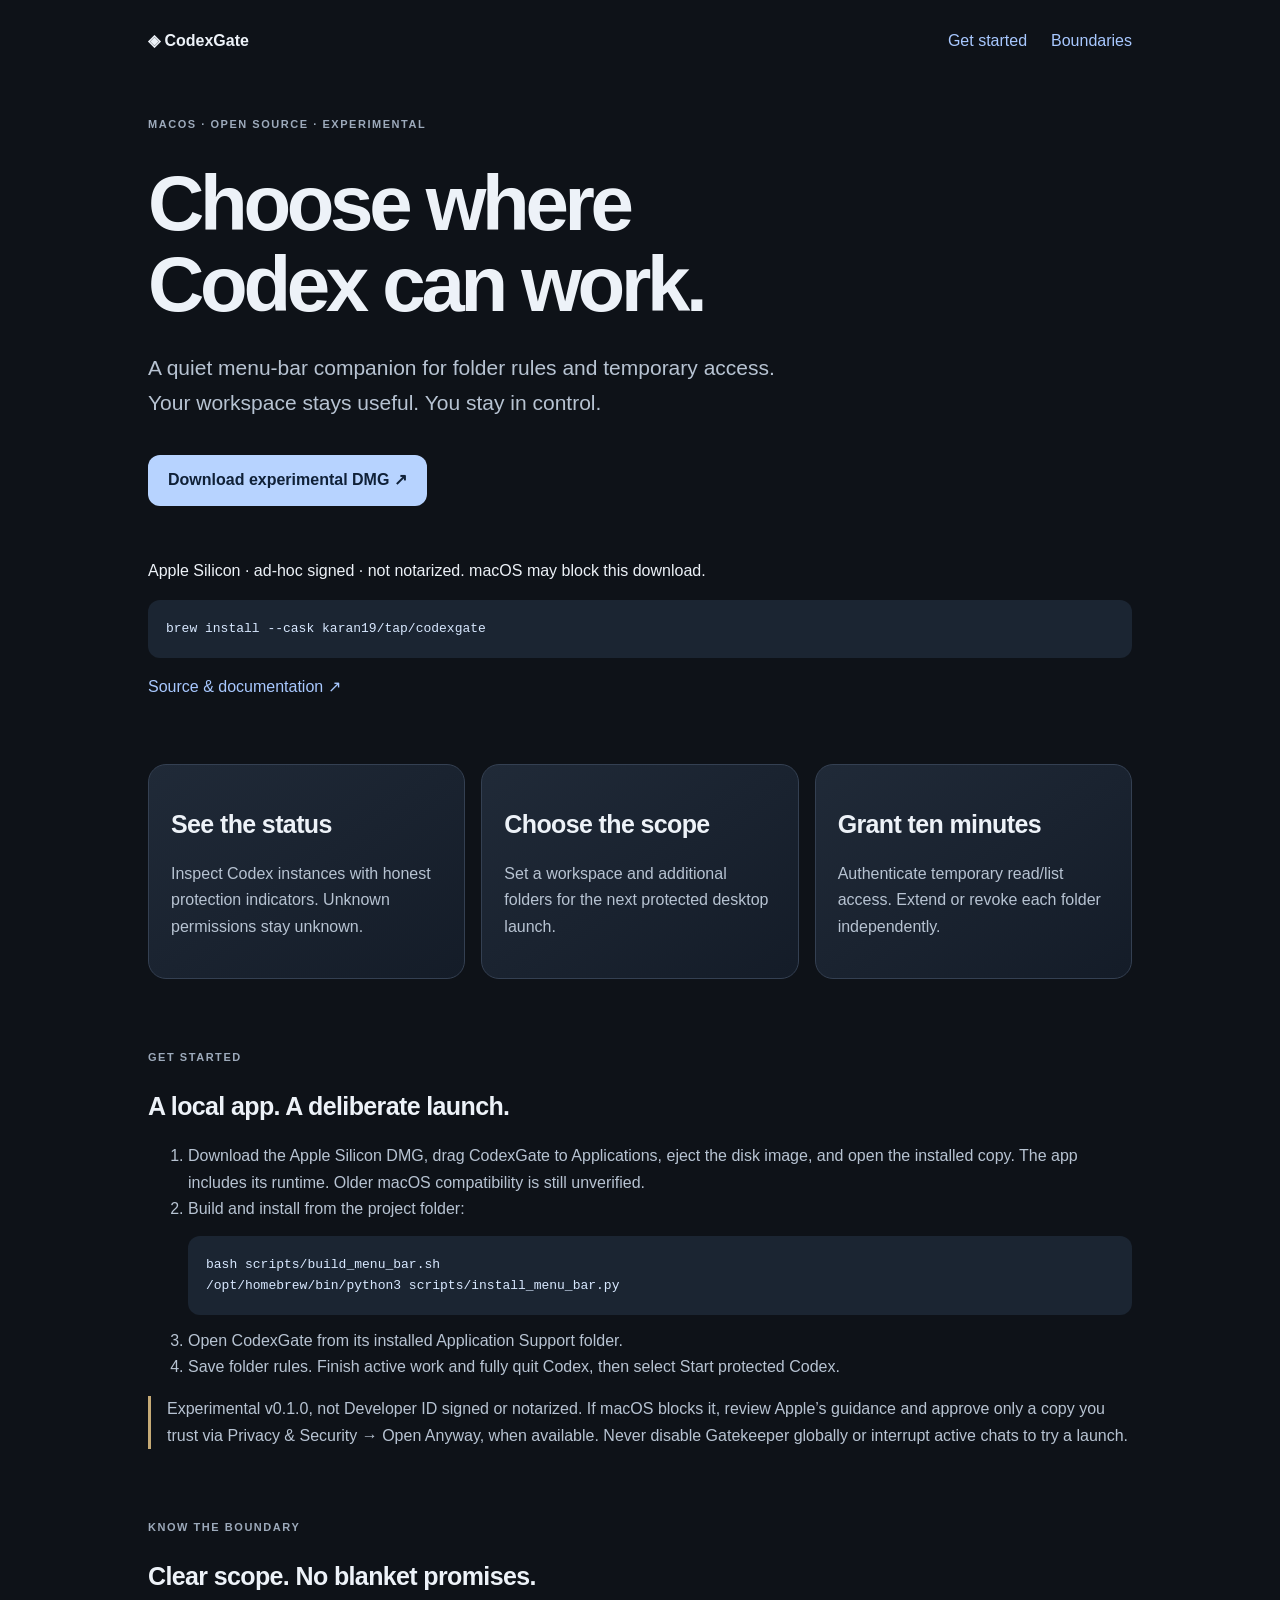
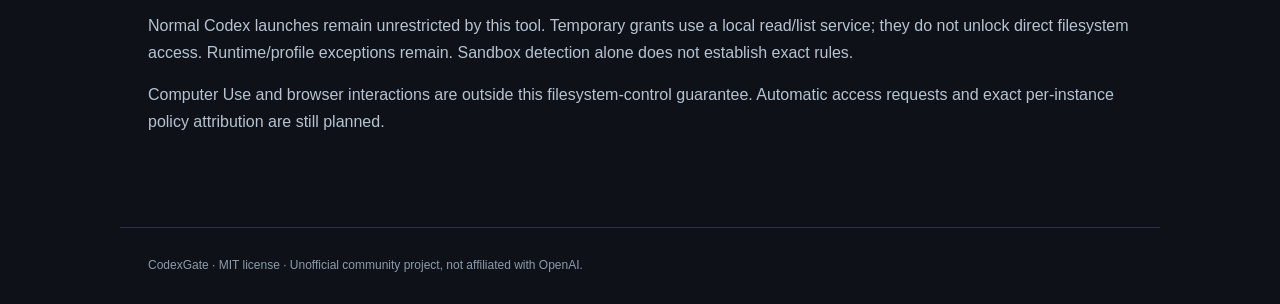
==== site/index.html @ ed173c2b "Publish CodexGate experimental source and distribution setup" ====
<!doctype html><html lang="en"><meta charset="utf-8"><meta name="viewport" content="width=device-width,initial-scale=1"><title>CodexGate — Choose where Codex can work</title><link rel="stylesheet" href="style.css"><body><nav><strong>◈ CodexGate</strong><a href="#setup">Get started</a><a href="#boundaries">Boundaries</a></nav><main><span class="tag">MACOS · OPEN SOURCE · EXPERIMENTAL</span><h1>Choose where<br>Codex can work.</h1><p class="lead">A quiet menu-bar companion for folder rules and temporary access. Your workspace stays useful. You stay in control.</p><a class="button" href="https://github.com/karan19/CodexGate/releases/download/v0.1.0/CodexGate-0.1.0-arm64.dmg">Download experimental DMG ↗</a><p>Apple Silicon · ad-hoc signed · not notarized. macOS may block this download.</p><pre>brew install --cask karan19/tap/codexgate</pre><p><a href="https://github.com/karan19/CodexGate">Source & documentation ↗</a></p><section class="features"><article><h2>See the status</h2><p>Inspect Codex instances with honest protection indicators. Unknown permissions stay unknown.</p></article><article><h2>Choose the scope</h2><p>Set a workspace and additional folders for the next protected desktop launch.</p></article><article><h2>Grant ten minutes</h2><p>Authenticate temporary read/list access. Extend or revoke each folder independently.</p></article></section><section id="setup"><span class="tag">GET STARTED</span><h2>A local app. A deliberate launch.</h2><ol><li>Download the Apple Silicon DMG, drag CodexGate to Applications, eject the disk image, and open the installed copy. The app includes its runtime. Older macOS compatibility is still unverified.</li><li>Build and install from the project folder:<pre>bash scripts/build_menu_bar.sh
/opt/homebrew/bin/python3 scripts/install_menu_bar.py</pre></li><li>Open CodexGate from its installed Application Support folder.</li><li>Save folder rules. Finish active work and fully quit Codex, then select Start protected Codex.</li></ol><p class="notice">Experimental v0.1.0, not Developer ID signed or notarized. If macOS blocks it, review Apple’s guidance and approve only a copy you trust via Privacy & Security → Open Anyway, when available. Never disable Gatekeeper globally or interrupt active chats to try a launch.</p></section><section id="boundaries"><span class="tag">KNOW THE BOUNDARY</span><h2>Clear scope. No blanket promises.</h2><p>Normal Codex launches remain unrestricted by this tool. Temporary grants use a local read/list service; they do not unlock direct filesystem access. Runtime/profile exceptions remain. Sandbox detection alone does not establish exact rules.</p><p>Computer Use and browser interactions are outside this filesystem-control guarantee. Automatic access requests and exact per-instance policy attribution are still planned.</p></section></main><footer>CodexGate · MIT license · Unofficial community project, not affiliated with OpenAI.</footer></body></html>
---- site/style.css ----
*{box-sizing:border-box}html{scroll-behavior:smooth}body{margin:0;background:#0e1218;color:#edf2f8;font:16px/1.65 -apple-system,BlinkMacSystemFont,Segoe UI,sans-serif}nav,main,footer{max-width:1040px;margin:auto;padding:28px}nav{display:flex;gap:24px;align-items:center}nav strong{margin-right:auto}a{color:#a8c8ff;text-decoration:none}a:hover{text-decoration:underline}a:focus-visible{outline:2px solid #a8c8ff;outline-offset:5px}.tag{font-size:11px;font-weight:600;letter-spacing:.14em;color:#9daabb}h1{font-size:clamp(42px,7vw,78px);letter-spacing:-.055em;line-height:1.04;margin:26px 0}h2{font-size:25px;letter-spacing:-.025em;line-height:1.3}.lead{font-size:21px;max-width:630px;color:#b7c3d2}.button{display:inline-block;background:#b7d3ff;color:#102138;padding:12px 20px;border-radius:12px;font-weight:600;margin:14px 0 36px}.features{display:grid;grid-template-columns:repeat(3,1fr);gap:16px}.features article{background:linear-gradient(145deg,#202a38,#141c28);border:1px solid #344052;border-radius:18px;padding:22px}.features p,section p,li{color:#b7c3d2}section{margin:64px 0}pre{white-space:pre-wrap;overflow-wrap:anywhere;background:#1b2532;padding:18px;border-radius:12px;font-size:13px;color:#d8e8ff}.notice{border-left:3px solid #c5aa76;padding-left:16px}footer{font-size:12px;color:#8c9bab;border-top:1px solid #283343}@media(max-width:650px){.features{grid-template-columns:1fr}nav{gap:12px;font-size:13px}main{padding:22px}}
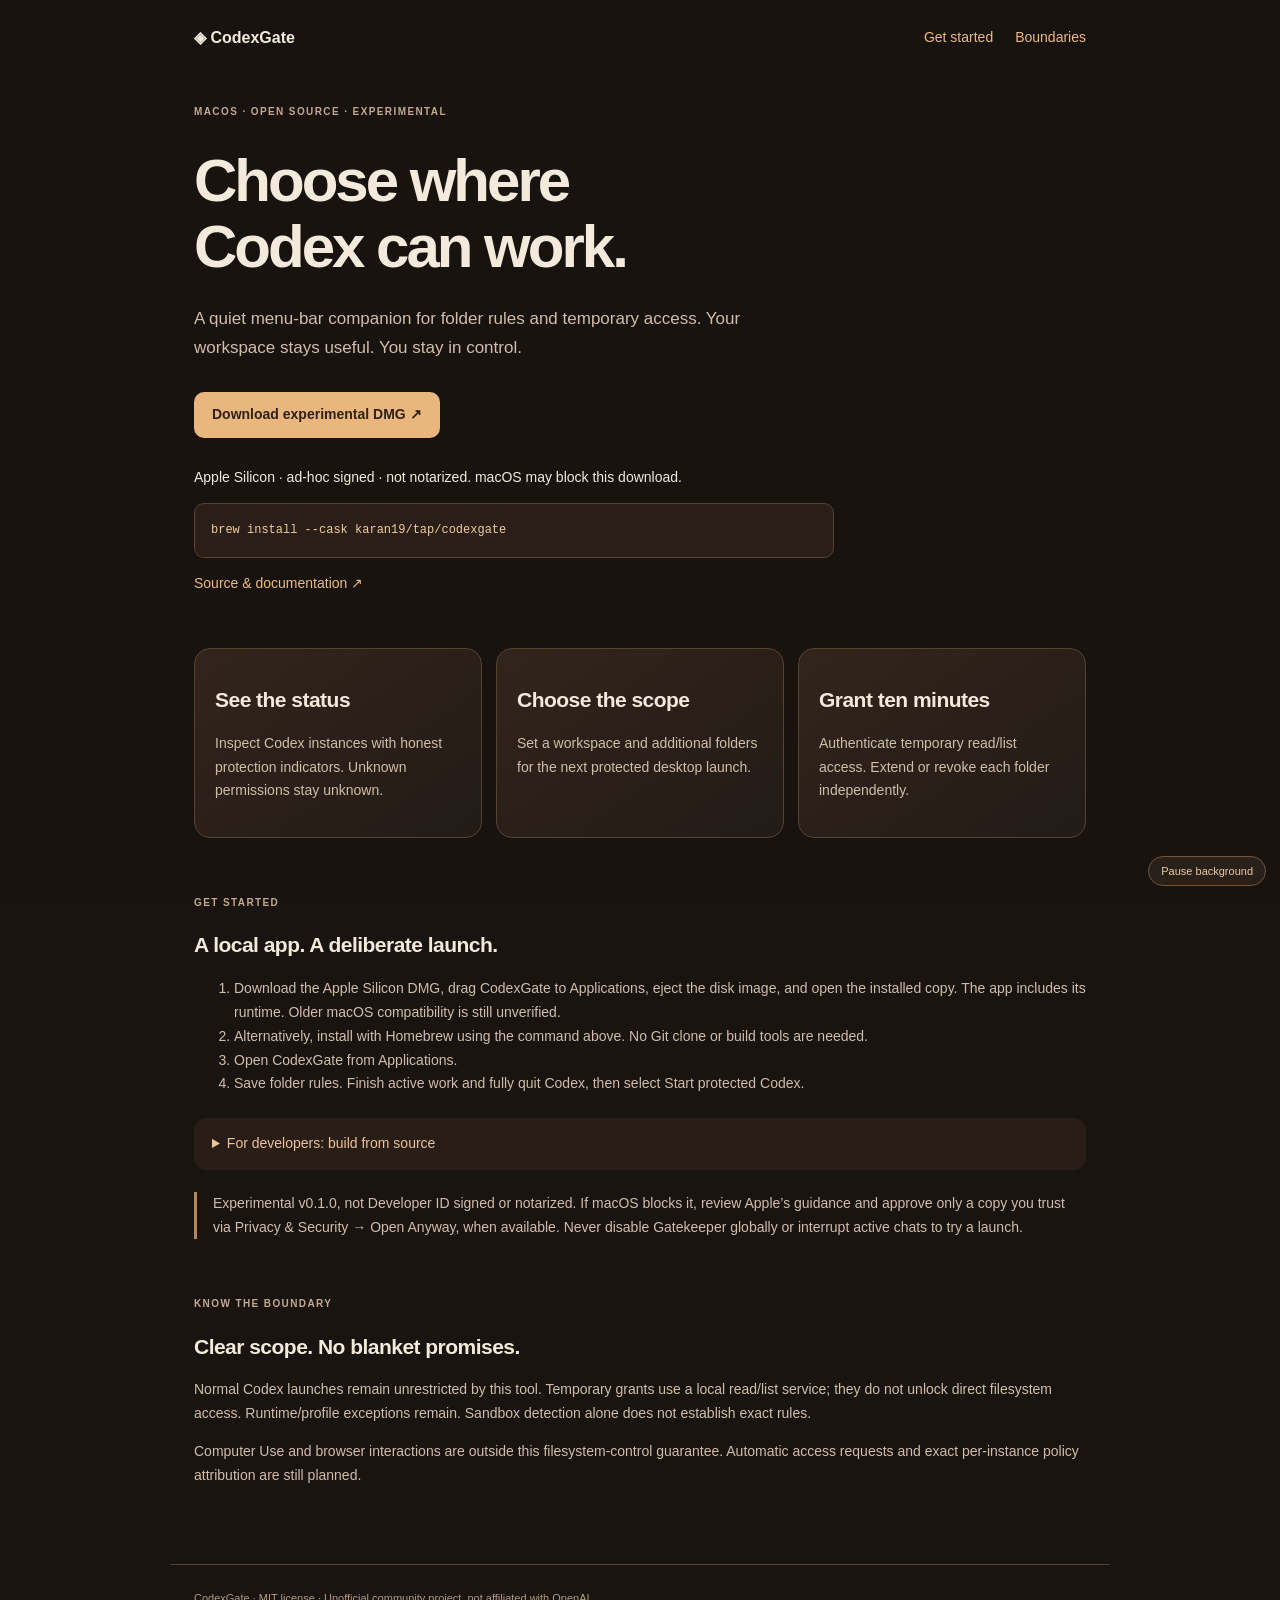
==== commit a7217a52: "Warm website palette and subtle animated matrix background" ====
--- a/site/index.html
+++ b/site/index.html
@@ -1,2 +1,3 @@
-<!doctype html><html lang="en"><meta charset="utf-8"><meta name="viewport" content="width=device-width,initial-scale=1"><title>CodexGate — Choose where Codex can work</title><link rel="stylesheet" href="style.css"><body><nav><strong>◈ CodexGate</strong><a href="#setup">Get started</a><a href="#boundaries">Boundaries</a></nav><main><span class="tag">MACOS · OPEN SOURCE · EXPERIMENTAL</span><h1>Choose where<br>Codex can work.</h1><p class="lead">A quiet menu-bar companion for folder rules and temporary access. Your workspace stays useful. You stay in control.</p><a class="button" href="https://github.com/karan19/CodexGate/releases/download/v0.1.0/CodexGate-0.1.0-arm64.dmg">Download experimental DMG ↗</a><p>Apple Silicon · ad-hoc signed · not notarized. macOS may block this download.</p><pre>brew install --cask karan19/tap/codexgate</pre><p><a href="https://github.com/karan19/CodexGate">Source & documentation ↗</a></p><section class="features"><article><h2>See the status</h2><p>Inspect Codex instances with honest protection indicators. Unknown permissions stay unknown.</p></article><article><h2>Choose the scope</h2><p>Set a workspace and additional folders for the next protected desktop launch.</p></article><article><h2>Grant ten minutes</h2><p>Authenticate temporary read/list access. Extend or revoke each folder independently.</p></article></section><section id="setup"><span class="tag">GET STARTED</span><h2>A local app. A deliberate launch.</h2><ol><li>Download the Apple Silicon DMG, drag CodexGate to Applications, eject the disk image, and open the installed copy. The app includes its runtime. Older macOS compatibility is still unverified.</li><li>Build and install from the project folder:<pre>bash scripts/build_menu_bar.sh
-/opt/homebrew/bin/python3 scripts/install_menu_bar.py</pre></li><li>Open CodexGate from its installed Application Support folder.</li><li>Save folder rules. Finish active work and fully quit Codex, then select Start protected Codex.</li></ol><p class="notice">Experimental v0.1.0, not Developer ID signed or notarized. If macOS blocks it, review Apple’s guidance and approve only a copy you trust via Privacy & Security → Open Anyway, when available. Never disable Gatekeeper globally or interrupt active chats to try a launch.</p></section><section id="boundaries"><span class="tag">KNOW THE BOUNDARY</span><h2>Clear scope. No blanket promises.</h2><p>Normal Codex launches remain unrestricted by this tool. Temporary grants use a local read/list service; they do not unlock direct filesystem access. Runtime/profile exceptions remain. Sandbox detection alone does not establish exact rules.</p><p>Computer Use and browser interactions are outside this filesystem-control guarantee. Automatic access requests and exact per-instance policy attribution are still planned.</p></section></main><footer>CodexGate · MIT license · Unofficial community project, not affiliated with OpenAI.</footer></body></html>+<!doctype html><html lang="en"><meta charset="utf-8"><meta name="viewport" content="width=device-width,initial-scale=1"><title>CodexGate — Choose where Codex can work</title><link rel="stylesheet" href="style.css"><body><canvas id="matrix" aria-hidden="true"></canvas><button class="motion-toggle" id="motion" aria-pressed="false">Pause background</button><nav><strong>◈ CodexGate</strong><a href="#setup">Get started</a><a href="#boundaries">Boundaries</a></nav><main><span class="tag">MACOS · OPEN SOURCE · EXPERIMENTAL</span><h1>Choose where<br>Codex can work.</h1><p class="lead">A quiet menu-bar companion for folder rules and temporary access. Your workspace stays useful. You stay in control.</p><a class="button" href="https://github.com/karan19/CodexGate/releases/download/v0.1.0/CodexGate-0.1.0-arm64.dmg">Download experimental DMG ↗</a><p>Apple Silicon · ad-hoc signed · not notarized. macOS may block this download.</p><pre>brew install --cask karan19/tap/codexgate</pre><p><a href="https://github.com/karan19/CodexGate">Source & documentation ↗</a></p><section class="features"><article><h2>See the status</h2><p>Inspect Codex instances with honest protection indicators. Unknown permissions stay unknown.</p></article><article><h2>Choose the scope</h2><p>Set a workspace and additional folders for the next protected desktop launch.</p></article><article><h2>Grant ten minutes</h2><p>Authenticate temporary read/list access. Extend or revoke each folder independently.</p></article></section><section id="setup"><span class="tag">GET STARTED</span><h2>A local app. A deliberate launch.</h2><ol><li>Download the Apple Silicon DMG, drag CodexGate to Applications, eject the disk image, and open the installed copy. The app includes its runtime. Older macOS compatibility is still unverified.</li><li>Alternatively, install with Homebrew using the command above. No Git clone or build tools are needed.</li><li>Open CodexGate from Applications.</li><li>Save folder rules. Finish active work and fully quit Codex, then select Start protected Codex.</li></ol><details><summary>For developers: build from source</summary><p>Clone the repository, then run the installer from that folder. Requires Xcode Command Line Tools and Homebrew Python.</p><pre>git clone https://github.com/karan19/CodexGate.git
+cd CodexGate
+/opt/homebrew/bin/python3 scripts/install_menu_bar.py</pre></details><p class="notice">Experimental v0.1.0, not Developer ID signed or notarized. If macOS blocks it, review Apple’s guidance and approve only a copy you trust via Privacy & Security → Open Anyway, when available. Never disable Gatekeeper globally or interrupt active chats to try a launch.</p></section><section id="boundaries"><span class="tag">KNOW THE BOUNDARY</span><h2>Clear scope. No blanket promises.</h2><p>Normal Codex launches remain unrestricted by this tool. Temporary grants use a local read/list service; they do not unlock direct filesystem access. Runtime/profile exceptions remain. Sandbox detection alone does not establish exact rules.</p><p>Computer Use and browser interactions are outside this filesystem-control guarantee. Automatic access requests and exact per-instance policy attribution are still planned.</p></section></main><footer>CodexGate · MIT license · Unofficial community project, not affiliated with OpenAI.</footer><script src="matrix.js"></script></body></html>
--- a/site/style.css
+++ b/site/style.css
@@ -1 +1 @@
-*{box-sizing:border-box}html{scroll-behavior:smooth}body{margin:0;background:#0e1218;color:#edf2f8;font:16px/1.65 -apple-system,BlinkMacSystemFont,Segoe UI,sans-serif}nav,main,footer{max-width:1040px;margin:auto;padding:28px}nav{display:flex;gap:24px;align-items:center}nav strong{margin-right:auto}a{color:#a8c8ff;text-decoration:none}a:hover{text-decoration:underline}a:focus-visible{outline:2px solid #a8c8ff;outline-offset:5px}.tag{font-size:11px;font-weight:600;letter-spacing:.14em;color:#9daabb}h1{font-size:clamp(42px,7vw,78px);letter-spacing:-.055em;line-height:1.04;margin:26px 0}h2{font-size:25px;letter-spacing:-.025em;line-height:1.3}.lead{font-size:21px;max-width:630px;color:#b7c3d2}.button{display:inline-block;background:#b7d3ff;color:#102138;padding:12px 20px;border-radius:12px;font-weight:600;margin:14px 0 36px}.features{display:grid;grid-template-columns:repeat(3,1fr);gap:16px}.features article{background:linear-gradient(145deg,#202a38,#141c28);border:1px solid #344052;border-radius:18px;padding:22px}.features p,section p,li{color:#b7c3d2}section{margin:64px 0}pre{white-space:pre-wrap;overflow-wrap:anywhere;background:#1b2532;padding:18px;border-radius:12px;font-size:13px;color:#d8e8ff}.notice{border-left:3px solid #c5aa76;padding-left:16px}footer{font-size:12px;color:#8c9bab;border-top:1px solid #283343}@media(max-width:650px){.features{grid-template-columns:1fr}nav{gap:12px;font-size:13px}main{padding:22px}}
+*{box-sizing:border-box}html{scroll-behavior:smooth}body{margin:0;background:#191410;color:#f4eadc;font:14px/1.7 -apple-system,BlinkMacSystemFont,"Segoe UI",sans-serif}#matrix{position:fixed;inset:0;width:100%;height:100%;z-index:-1;opacity:.22;pointer-events:none}nav,main,footer{max-width:940px;margin:auto;padding:24px}nav{display:flex;gap:22px;align-items:center}nav strong{margin-right:auto;font-size:16px}a{color:#eabb84;text-decoration:none}a:hover{text-decoration:underline}a:focus-visible,button:focus-visible,summary:focus-visible{outline:2px solid #edb979;outline-offset:5px}.tag{font-size:10px;font-weight:600;letter-spacing:.14em;color:#c1aa91}h1{font-size:clamp(36px,6vw,60px);letter-spacing:-.05em;line-height:1.1;margin:25px 0}h2{font-size:21px;letter-spacing:-.025em;line-height:1.35}.lead{font-size:17px;max-width:570px;color:#d0beaa}.button{display:inline-block;background:#e9b67d;color:#302017;padding:11px 18px;border-radius:10px;font-weight:600;margin:12px 0 14px}.features{display:grid;grid-template-columns:repeat(3,1fr);gap:14px}.features article{background:linear-gradient(145deg,#34271de8,#241c17ec);border:1px solid #574332;border-radius:16px;padding:20px;backdrop-filter:blur(10px)}.features p,section p,li{color:#d0beaa}section{margin:52px 0}pre{white-space:pre-wrap;overflow-wrap:anywhere;background:#2c2119ed;border:1px solid #574332;padding:16px;border-radius:10px;font:12px/1.7 ui-monospace,SFMono-Regular,monospace;color:#f2cc9e;max-width:640px}.notice{border-left:3px solid #b88756;padding-left:16px}details{background:#2c2119dd;padding:14px 18px;border-radius:12px;margin:22px 0}summary{cursor:pointer;color:#ecc39a}footer{font-size:11px;color:#b19a84;border-top:1px solid #574332}.motion-toggle{position:fixed;right:14px;bottom:14px;border:1px solid #71543a;border-radius:20px;background:#2a201a;color:#e7c8a6;padding:8px 12px;font-size:11px;cursor:pointer}@media(max-width:650px){.features{grid-template-columns:1fr}nav{gap:12px;font-size:12px}main{padding:20px}footer{padding-bottom:65px}}@media(prefers-reduced-motion:reduce){html{scroll-behavior:auto}}
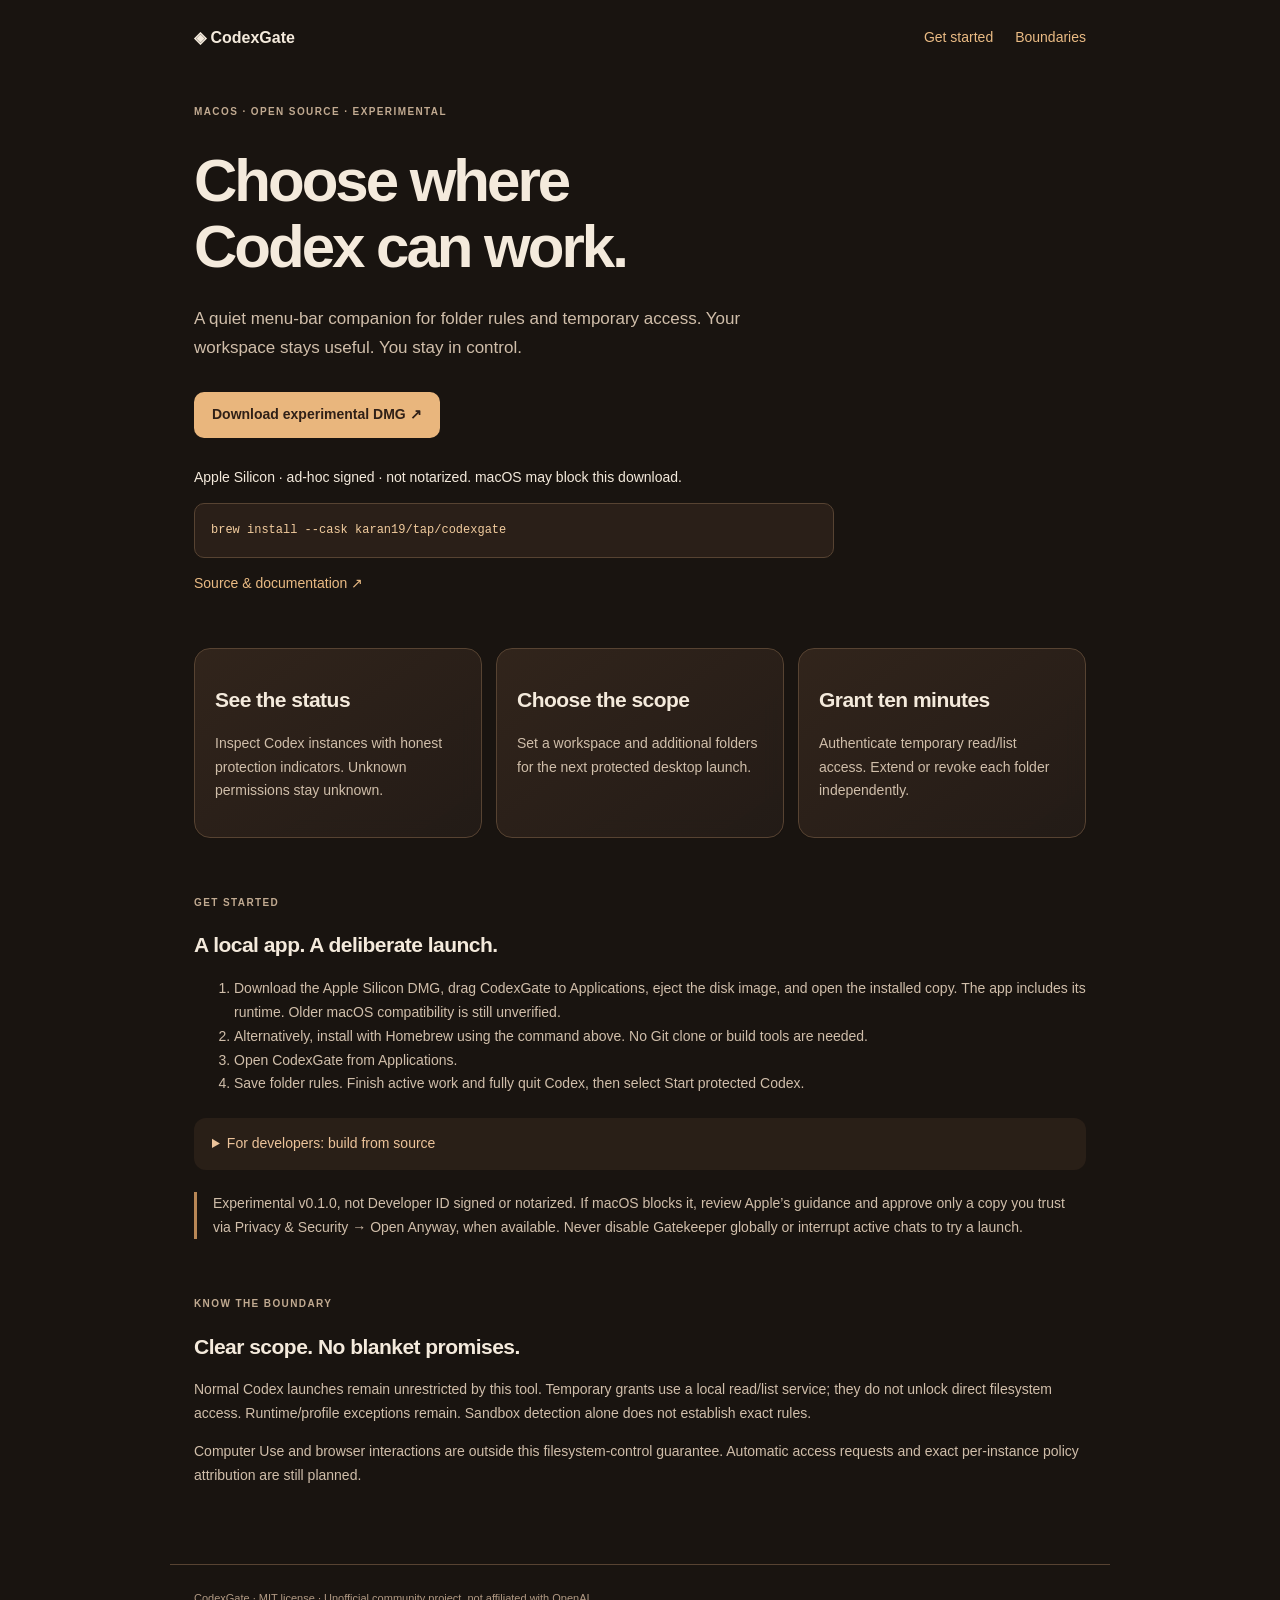
==== commit 34fb697b: "Remove matrix background while retaining warm site styling" ====
--- a/site/index.html
+++ b/site/index.html
@@ -1,3 +1,3 @@
-<!doctype html><html lang="en"><meta charset="utf-8"><meta name="viewport" content="width=device-width,initial-scale=1"><title>CodexGate — Choose where Codex can work</title><link rel="stylesheet" href="style.css"><body><canvas id="matrix" aria-hidden="true"></canvas><button class="motion-toggle" id="motion" aria-pressed="false">Pause background</button><nav><strong>◈ CodexGate</strong><a href="#setup">Get started</a><a href="#boundaries">Boundaries</a></nav><main><span class="tag">MACOS · OPEN SOURCE · EXPERIMENTAL</span><h1>Choose where<br>Codex can work.</h1><p class="lead">A quiet menu-bar companion for folder rules and temporary access. Your workspace stays useful. You stay in control.</p><a class="button" href="https://github.com/karan19/CodexGate/releases/download/v0.1.0/CodexGate-0.1.0-arm64.dmg">Download experimental DMG ↗</a><p>Apple Silicon · ad-hoc signed · not notarized. macOS may block this download.</p><pre>brew install --cask karan19/tap/codexgate</pre><p><a href="https://github.com/karan19/CodexGate">Source & documentation ↗</a></p><section class="features"><article><h2>See the status</h2><p>Inspect Codex instances with honest protection indicators. Unknown permissions stay unknown.</p></article><article><h2>Choose the scope</h2><p>Set a workspace and additional folders for the next protected desktop launch.</p></article><article><h2>Grant ten minutes</h2><p>Authenticate temporary read/list access. Extend or revoke each folder independently.</p></article></section><section id="setup"><span class="tag">GET STARTED</span><h2>A local app. A deliberate launch.</h2><ol><li>Download the Apple Silicon DMG, drag CodexGate to Applications, eject the disk image, and open the installed copy. The app includes its runtime. Older macOS compatibility is still unverified.</li><li>Alternatively, install with Homebrew using the command above. No Git clone or build tools are needed.</li><li>Open CodexGate from Applications.</li><li>Save folder rules. Finish active work and fully quit Codex, then select Start protected Codex.</li></ol><details><summary>For developers: build from source</summary><p>Clone the repository, then run the installer from that folder. Requires Xcode Command Line Tools and Homebrew Python.</p><pre>git clone https://github.com/karan19/CodexGate.git
+<!doctype html><html lang="en"><meta charset="utf-8"><meta name="viewport" content="width=device-width,initial-scale=1"><title>CodexGate — Choose where Codex can work</title><link rel="stylesheet" href="style.css"><body><nav><strong>◈ CodexGate</strong><a href="#setup">Get started</a><a href="#boundaries">Boundaries</a></nav><main><span class="tag">MACOS · OPEN SOURCE · EXPERIMENTAL</span><h1>Choose where<br>Codex can work.</h1><p class="lead">A quiet menu-bar companion for folder rules and temporary access. Your workspace stays useful. You stay in control.</p><a class="button" href="https://github.com/karan19/CodexGate/releases/download/v0.1.0/CodexGate-0.1.0-arm64.dmg">Download experimental DMG ↗</a><p>Apple Silicon · ad-hoc signed · not notarized. macOS may block this download.</p><pre>brew install --cask karan19/tap/codexgate</pre><p><a href="https://github.com/karan19/CodexGate">Source & documentation ↗</a></p><section class="features"><article><h2>See the status</h2><p>Inspect Codex instances with honest protection indicators. Unknown permissions stay unknown.</p></article><article><h2>Choose the scope</h2><p>Set a workspace and additional folders for the next protected desktop launch.</p></article><article><h2>Grant ten minutes</h2><p>Authenticate temporary read/list access. Extend or revoke each folder independently.</p></article></section><section id="setup"><span class="tag">GET STARTED</span><h2>A local app. A deliberate launch.</h2><ol><li>Download the Apple Silicon DMG, drag CodexGate to Applications, eject the disk image, and open the installed copy. The app includes its runtime. Older macOS compatibility is still unverified.</li><li>Alternatively, install with Homebrew using the command above. No Git clone or build tools are needed.</li><li>Open CodexGate from Applications.</li><li>Save folder rules. Finish active work and fully quit Codex, then select Start protected Codex.</li></ol><details><summary>For developers: build from source</summary><p>Clone the repository, then run the installer from that folder. Requires Xcode Command Line Tools and Homebrew Python.</p><pre>git clone https://github.com/karan19/CodexGate.git
 cd CodexGate
-/opt/homebrew/bin/python3 scripts/install_menu_bar.py</pre></details><p class="notice">Experimental v0.1.0, not Developer ID signed or notarized. If macOS blocks it, review Apple’s guidance and approve only a copy you trust via Privacy & Security → Open Anyway, when available. Never disable Gatekeeper globally or interrupt active chats to try a launch.</p></section><section id="boundaries"><span class="tag">KNOW THE BOUNDARY</span><h2>Clear scope. No blanket promises.</h2><p>Normal Codex launches remain unrestricted by this tool. Temporary grants use a local read/list service; they do not unlock direct filesystem access. Runtime/profile exceptions remain. Sandbox detection alone does not establish exact rules.</p><p>Computer Use and browser interactions are outside this filesystem-control guarantee. Automatic access requests and exact per-instance policy attribution are still planned.</p></section></main><footer>CodexGate · MIT license · Unofficial community project, not affiliated with OpenAI.</footer><script src="matrix.js"></script></body></html>+/opt/homebrew/bin/python3 scripts/install_menu_bar.py</pre></details><p class="notice">Experimental v0.1.0, not Developer ID signed or notarized. If macOS blocks it, review Apple’s guidance and approve only a copy you trust via Privacy & Security → Open Anyway, when available. Never disable Gatekeeper globally or interrupt active chats to try a launch.</p></section><section id="boundaries"><span class="tag">KNOW THE BOUNDARY</span><h2>Clear scope. No blanket promises.</h2><p>Normal Codex launches remain unrestricted by this tool. Temporary grants use a local read/list service; they do not unlock direct filesystem access. Runtime/profile exceptions remain. Sandbox detection alone does not establish exact rules.</p><p>Computer Use and browser interactions are outside this filesystem-control guarantee. Automatic access requests and exact per-instance policy attribution are still planned.</p></section></main><footer>CodexGate · MIT license · Unofficial community project, not affiliated with OpenAI.</footer></body></html>
--- a/site/style.css
+++ b/site/style.css
@@ -1 +1 @@
-*{box-sizing:border-box}html{scroll-behavior:smooth}body{margin:0;background:#191410;color:#f4eadc;font:14px/1.7 -apple-system,BlinkMacSystemFont,"Segoe UI",sans-serif}#matrix{position:fixed;inset:0;width:100%;height:100%;z-index:-1;opacity:.22;pointer-events:none}nav,main,footer{max-width:940px;margin:auto;padding:24px}nav{display:flex;gap:22px;align-items:center}nav strong{margin-right:auto;font-size:16px}a{color:#eabb84;text-decoration:none}a:hover{text-decoration:underline}a:focus-visible,button:focus-visible,summary:focus-visible{outline:2px solid #edb979;outline-offset:5px}.tag{font-size:10px;font-weight:600;letter-spacing:.14em;color:#c1aa91}h1{font-size:clamp(36px,6vw,60px);letter-spacing:-.05em;line-height:1.1;margin:25px 0}h2{font-size:21px;letter-spacing:-.025em;line-height:1.35}.lead{font-size:17px;max-width:570px;color:#d0beaa}.button{display:inline-block;background:#e9b67d;color:#302017;padding:11px 18px;border-radius:10px;font-weight:600;margin:12px 0 14px}.features{display:grid;grid-template-columns:repeat(3,1fr);gap:14px}.features article{background:linear-gradient(145deg,#34271de8,#241c17ec);border:1px solid #574332;border-radius:16px;padding:20px;backdrop-filter:blur(10px)}.features p,section p,li{color:#d0beaa}section{margin:52px 0}pre{white-space:pre-wrap;overflow-wrap:anywhere;background:#2c2119ed;border:1px solid #574332;padding:16px;border-radius:10px;font:12px/1.7 ui-monospace,SFMono-Regular,monospace;color:#f2cc9e;max-width:640px}.notice{border-left:3px solid #b88756;padding-left:16px}details{background:#2c2119dd;padding:14px 18px;border-radius:12px;margin:22px 0}summary{cursor:pointer;color:#ecc39a}footer{font-size:11px;color:#b19a84;border-top:1px solid #574332}.motion-toggle{position:fixed;right:14px;bottom:14px;border:1px solid #71543a;border-radius:20px;background:#2a201a;color:#e7c8a6;padding:8px 12px;font-size:11px;cursor:pointer}@media(max-width:650px){.features{grid-template-columns:1fr}nav{gap:12px;font-size:12px}main{padding:20px}footer{padding-bottom:65px}}@media(prefers-reduced-motion:reduce){html{scroll-behavior:auto}}
+*{box-sizing:border-box}html{scroll-behavior:smooth}body{margin:0;background:#191410;color:#f4eadc;font:14px/1.7 -apple-system,BlinkMacSystemFont,"Segoe UI",sans-serif}nav,main,footer{max-width:940px;margin:auto;padding:24px}nav{display:flex;gap:22px;align-items:center}nav strong{margin-right:auto;font-size:16px}a{color:#eabb84;text-decoration:none}a:hover{text-decoration:underline}a:focus-visible,button:focus-visible,summary:focus-visible{outline:2px solid #edb979;outline-offset:5px}.tag{font-size:10px;font-weight:600;letter-spacing:.14em;color:#c1aa91}h1{font-size:clamp(36px,6vw,60px);letter-spacing:-.05em;line-height:1.1;margin:25px 0}h2{font-size:21px;letter-spacing:-.025em;line-height:1.35}.lead{font-size:17px;max-width:570px;color:#d0beaa}.button{display:inline-block;background:#e9b67d;color:#302017;padding:11px 18px;border-radius:10px;font-weight:600;margin:12px 0 14px}.features{display:grid;grid-template-columns:repeat(3,1fr);gap:14px}.features article{background:linear-gradient(145deg,#34271de8,#241c17ec);border:1px solid #574332;border-radius:16px;padding:20px;backdrop-filter:blur(10px)}.features p,section p,li{color:#d0beaa}section{margin:52px 0}pre{white-space:pre-wrap;overflow-wrap:anywhere;background:#2c2119ed;border:1px solid #574332;padding:16px;border-radius:10px;font:12px/1.7 ui-monospace,SFMono-Regular,monospace;color:#f2cc9e;max-width:640px}.notice{border-left:3px solid #b88756;padding-left:16px}details{background:#2c2119dd;padding:14px 18px;border-radius:12px;margin:22px 0}summary{cursor:pointer;color:#ecc39a}footer{font-size:11px;color:#b19a84;border-top:1px solid #574332}@media(max-width:650px){.features{grid-template-columns:1fr}nav{gap:12px;font-size:12px}main{padding:20px}footer{padding-bottom:65px}}@media(prefers-reduced-motion:reduce){html{scroll-behavior:auto}}
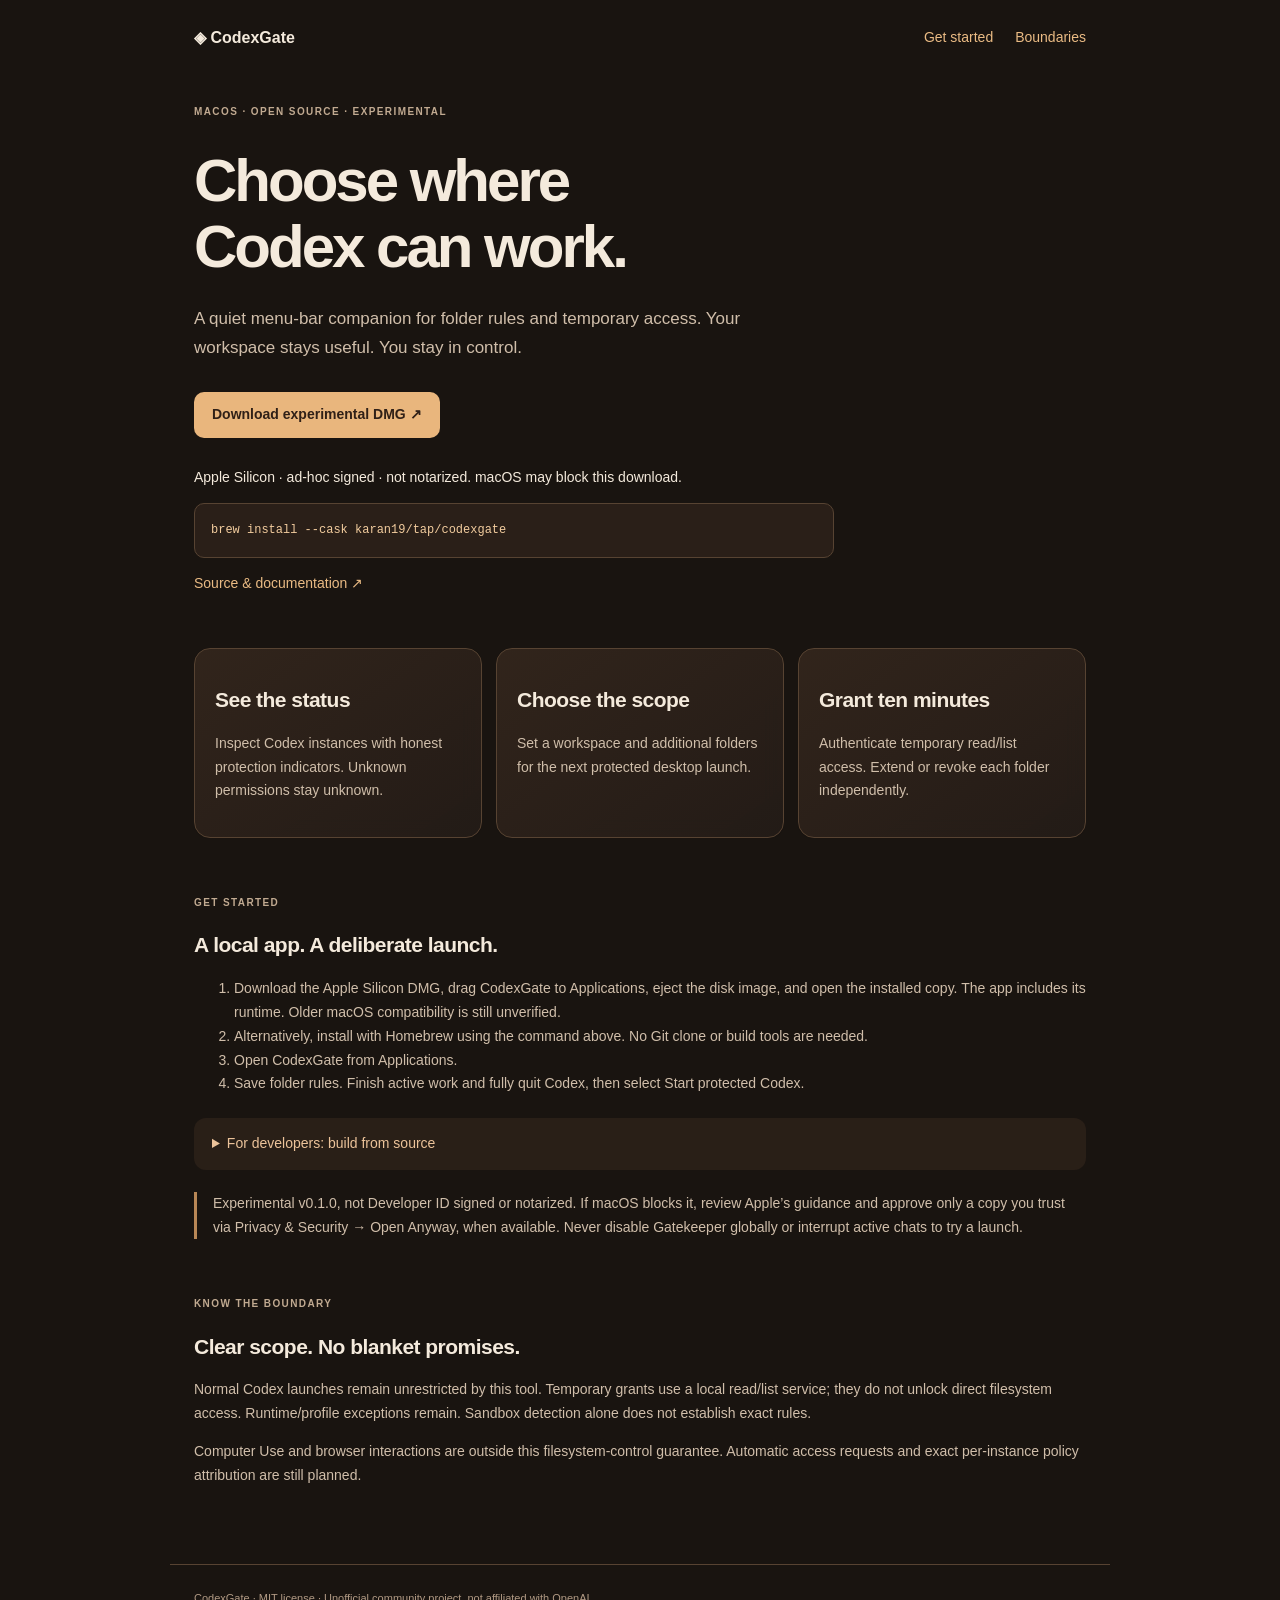
==== commit 1138a8c3: "Version warm stylesheet to avoid stale blue browser cache" ====
--- a/site/index.html
+++ b/site/index.html
@@ -1,3 +1,3 @@
-<!doctype html><html lang="en"><meta charset="utf-8"><meta name="viewport" content="width=device-width,initial-scale=1"><title>CodexGate — Choose where Codex can work</title><link rel="stylesheet" href="style.css"><body><nav><strong>◈ CodexGate</strong><a href="#setup">Get started</a><a href="#boundaries">Boundaries</a></nav><main><span class="tag">MACOS · OPEN SOURCE · EXPERIMENTAL</span><h1>Choose where<br>Codex can work.</h1><p class="lead">A quiet menu-bar companion for folder rules and temporary access. Your workspace stays useful. You stay in control.</p><a class="button" href="https://github.com/karan19/CodexGate/releases/download/v0.1.0/CodexGate-0.1.0-arm64.dmg">Download experimental DMG ↗</a><p>Apple Silicon · ad-hoc signed · not notarized. macOS may block this download.</p><pre>brew install --cask karan19/tap/codexgate</pre><p><a href="https://github.com/karan19/CodexGate">Source & documentation ↗</a></p><section class="features"><article><h2>See the status</h2><p>Inspect Codex instances with honest protection indicators. Unknown permissions stay unknown.</p></article><article><h2>Choose the scope</h2><p>Set a workspace and additional folders for the next protected desktop launch.</p></article><article><h2>Grant ten minutes</h2><p>Authenticate temporary read/list access. Extend or revoke each folder independently.</p></article></section><section id="setup"><span class="tag">GET STARTED</span><h2>A local app. A deliberate launch.</h2><ol><li>Download the Apple Silicon DMG, drag CodexGate to Applications, eject the disk image, and open the installed copy. The app includes its runtime. Older macOS compatibility is still unverified.</li><li>Alternatively, install with Homebrew using the command above. No Git clone or build tools are needed.</li><li>Open CodexGate from Applications.</li><li>Save folder rules. Finish active work and fully quit Codex, then select Start protected Codex.</li></ol><details><summary>For developers: build from source</summary><p>Clone the repository, then run the installer from that folder. Requires Xcode Command Line Tools and Homebrew Python.</p><pre>git clone https://github.com/karan19/CodexGate.git
+<!doctype html><html lang="en"><meta charset="utf-8"><meta name="viewport" content="width=device-width,initial-scale=1"><title>CodexGate — Choose where Codex can work</title><link rel="stylesheet" href="style-0a477275d4.css"><body><nav><strong>◈ CodexGate</strong><a href="#setup">Get started</a><a href="#boundaries">Boundaries</a></nav><main><span class="tag">MACOS · OPEN SOURCE · EXPERIMENTAL</span><h1>Choose where<br>Codex can work.</h1><p class="lead">A quiet menu-bar companion for folder rules and temporary access. Your workspace stays useful. You stay in control.</p><a class="button" href="https://github.com/karan19/CodexGate/releases/download/v0.1.0/CodexGate-0.1.0-arm64.dmg">Download experimental DMG ↗</a><p>Apple Silicon · ad-hoc signed · not notarized. macOS may block this download.</p><pre>brew install --cask karan19/tap/codexgate</pre><p><a href="https://github.com/karan19/CodexGate">Source & documentation ↗</a></p><section class="features"><article><h2>See the status</h2><p>Inspect Codex instances with honest protection indicators. Unknown permissions stay unknown.</p></article><article><h2>Choose the scope</h2><p>Set a workspace and additional folders for the next protected desktop launch.</p></article><article><h2>Grant ten minutes</h2><p>Authenticate temporary read/list access. Extend or revoke each folder independently.</p></article></section><section id="setup"><span class="tag">GET STARTED</span><h2>A local app. A deliberate launch.</h2><ol><li>Download the Apple Silicon DMG, drag CodexGate to Applications, eject the disk image, and open the installed copy. The app includes its runtime. Older macOS compatibility is still unverified.</li><li>Alternatively, install with Homebrew using the command above. No Git clone or build tools are needed.</li><li>Open CodexGate from Applications.</li><li>Save folder rules. Finish active work and fully quit Codex, then select Start protected Codex.</li></ol><details><summary>For developers: build from source</summary><p>Clone the repository, then run the installer from that folder. Requires Xcode Command Line Tools and Homebrew Python.</p><pre>git clone https://github.com/karan19/CodexGate.git
 cd CodexGate
 /opt/homebrew/bin/python3 scripts/install_menu_bar.py</pre></details><p class="notice">Experimental v0.1.0, not Developer ID signed or notarized. If macOS blocks it, review Apple’s guidance and approve only a copy you trust via Privacy & Security → Open Anyway, when available. Never disable Gatekeeper globally or interrupt active chats to try a launch.</p></section><section id="boundaries"><span class="tag">KNOW THE BOUNDARY</span><h2>Clear scope. No blanket promises.</h2><p>Normal Codex launches remain unrestricted by this tool. Temporary grants use a local read/list service; they do not unlock direct filesystem access. Runtime/profile exceptions remain. Sandbox detection alone does not establish exact rules.</p><p>Computer Use and browser interactions are outside this filesystem-control guarantee. Automatic access requests and exact per-instance policy attribution are still planned.</p></section></main><footer>CodexGate · MIT license · Unofficial community project, not affiliated with OpenAI.</footer></body></html>
--- a/site/style-0a477275d4.css
+++ b/site/style-0a477275d4.css
@@ -0,0 +1 @@
+*{box-sizing:border-box}html{scroll-behavior:smooth}body{margin:0;background:#191410;color:#f4eadc;font:14px/1.7 -apple-system,BlinkMacSystemFont,"Segoe UI",sans-serif}nav,main,footer{max-width:940px;margin:auto;padding:24px}nav{display:flex;gap:22px;align-items:center}nav strong{margin-right:auto;font-size:16px}a{color:#eabb84;text-decoration:none}a:hover{text-decoration:underline}a:focus-visible,button:focus-visible,summary:focus-visible{outline:2px solid #edb979;outline-offset:5px}.tag{font-size:10px;font-weight:600;letter-spacing:.14em;color:#c1aa91}h1{font-size:clamp(36px,6vw,60px);letter-spacing:-.05em;line-height:1.1;margin:25px 0}h2{font-size:21px;letter-spacing:-.025em;line-height:1.35}.lead{font-size:17px;max-width:570px;color:#d0beaa}.button{display:inline-block;background:#e9b67d;color:#302017;padding:11px 18px;border-radius:10px;font-weight:600;margin:12px 0 14px}.features{display:grid;grid-template-columns:repeat(3,1fr);gap:14px}.features article{background:linear-gradient(145deg,#34271de8,#241c17ec);border:1px solid #574332;border-radius:16px;padding:20px;backdrop-filter:blur(10px)}.features p,section p,li{color:#d0beaa}section{margin:52px 0}pre{white-space:pre-wrap;overflow-wrap:anywhere;background:#2c2119ed;border:1px solid #574332;padding:16px;border-radius:10px;font:12px/1.7 ui-monospace,SFMono-Regular,monospace;color:#f2cc9e;max-width:640px}.notice{border-left:3px solid #b88756;padding-left:16px}details{background:#2c2119dd;padding:14px 18px;border-radius:12px;margin:22px 0}summary{cursor:pointer;color:#ecc39a}footer{font-size:11px;color:#b19a84;border-top:1px solid #574332}@media(max-width:650px){.features{grid-template-columns:1fr}nav{gap:12px;font-size:12px}main{padding:20px}footer{padding-bottom:65px}}@media(prefers-reduced-motion:reduce){html{scroll-behavior:auto}}
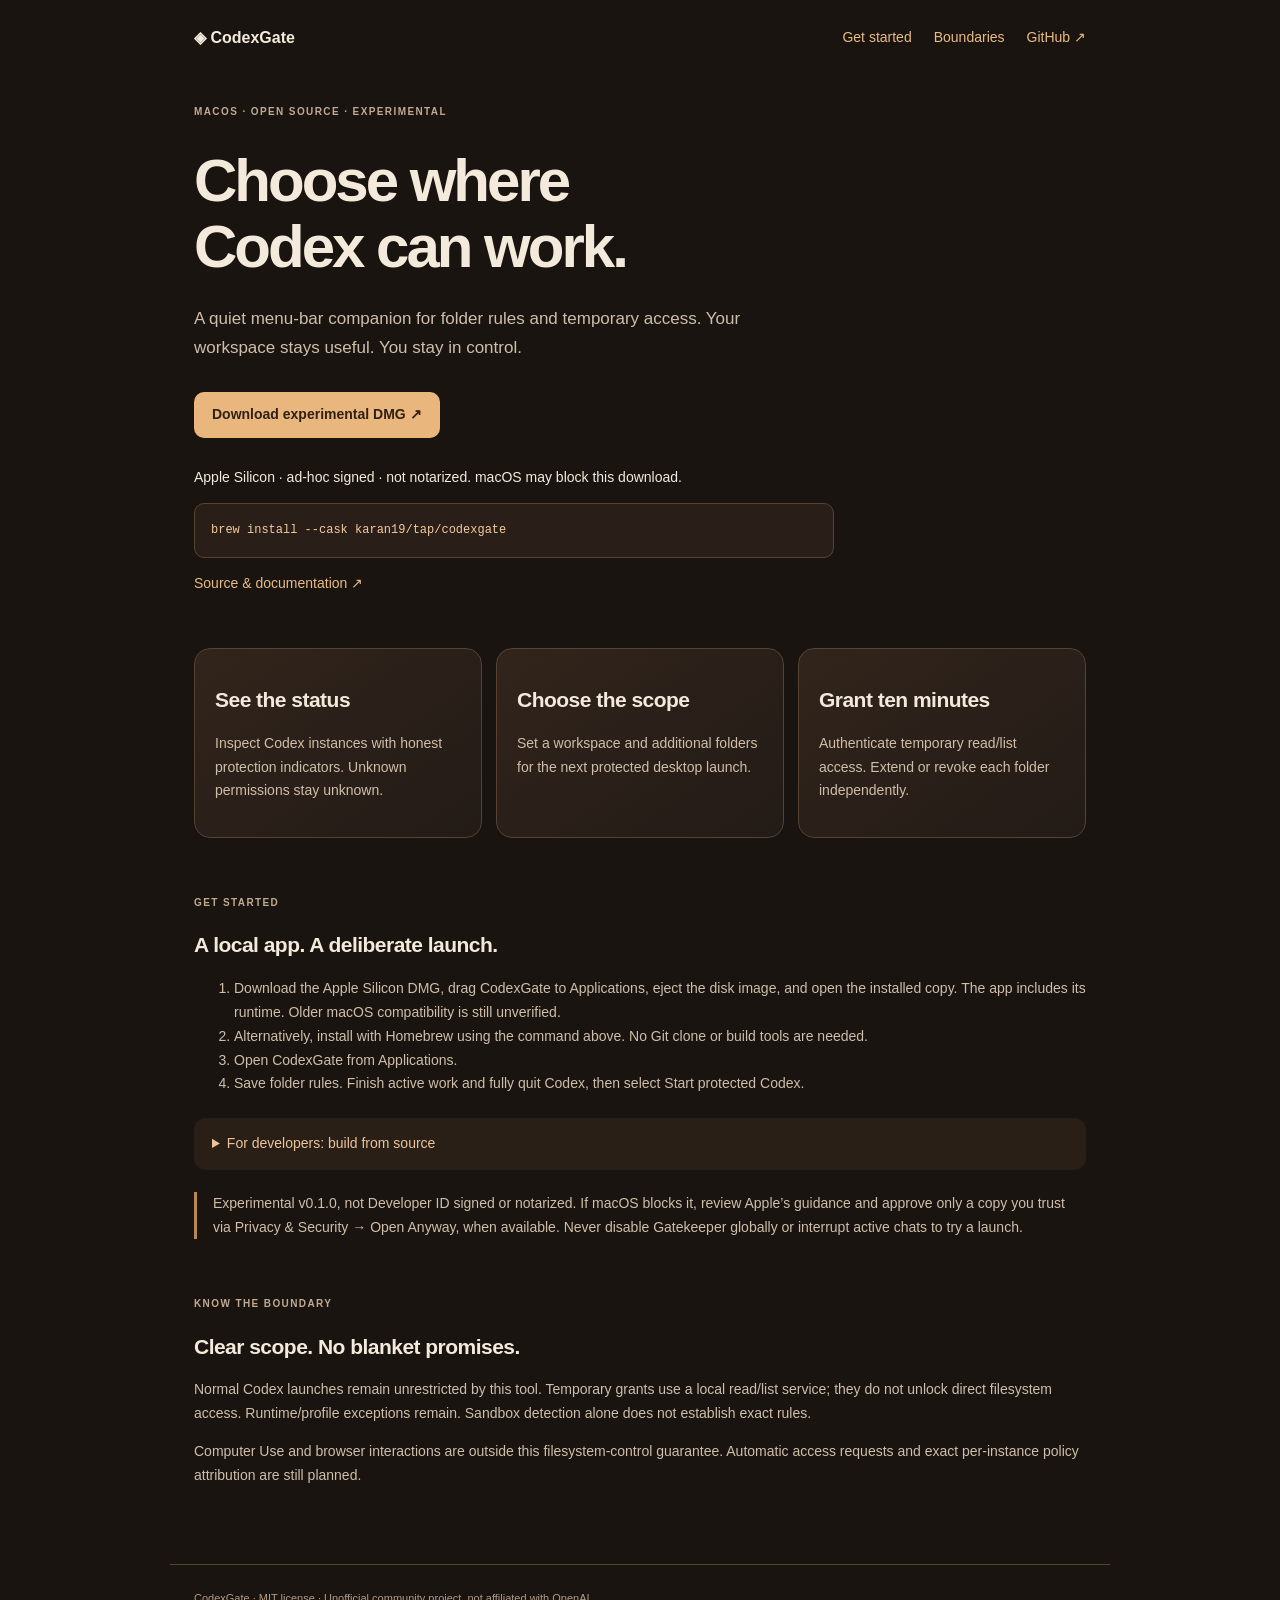
==== commit 23b79f87: "Add prominent GitHub navigation link and favicon" ====
--- a/site/index.html
+++ b/site/index.html
@@ -1,3 +1,3 @@
-<!doctype html><html lang="en"><meta charset="utf-8"><meta name="viewport" content="width=device-width,initial-scale=1"><title>CodexGate — Choose where Codex can work</title><link rel="stylesheet" href="style-0a477275d4.css"><body><nav><strong>◈ CodexGate</strong><a href="#setup">Get started</a><a href="#boundaries">Boundaries</a></nav><main><span class="tag">MACOS · OPEN SOURCE · EXPERIMENTAL</span><h1>Choose where<br>Codex can work.</h1><p class="lead">A quiet menu-bar companion for folder rules and temporary access. Your workspace stays useful. You stay in control.</p><a class="button" href="https://github.com/karan19/CodexGate/releases/download/v0.1.0/CodexGate-0.1.0-arm64.dmg">Download experimental DMG ↗</a><p>Apple Silicon · ad-hoc signed · not notarized. macOS may block this download.</p><pre>brew install --cask karan19/tap/codexgate</pre><p><a href="https://github.com/karan19/CodexGate">Source & documentation ↗</a></p><section class="features"><article><h2>See the status</h2><p>Inspect Codex instances with honest protection indicators. Unknown permissions stay unknown.</p></article><article><h2>Choose the scope</h2><p>Set a workspace and additional folders for the next protected desktop launch.</p></article><article><h2>Grant ten minutes</h2><p>Authenticate temporary read/list access. Extend or revoke each folder independently.</p></article></section><section id="setup"><span class="tag">GET STARTED</span><h2>A local app. A deliberate launch.</h2><ol><li>Download the Apple Silicon DMG, drag CodexGate to Applications, eject the disk image, and open the installed copy. The app includes its runtime. Older macOS compatibility is still unverified.</li><li>Alternatively, install with Homebrew using the command above. No Git clone or build tools are needed.</li><li>Open CodexGate from Applications.</li><li>Save folder rules. Finish active work and fully quit Codex, then select Start protected Codex.</li></ol><details><summary>For developers: build from source</summary><p>Clone the repository, then run the installer from that folder. Requires Xcode Command Line Tools and Homebrew Python.</p><pre>git clone https://github.com/karan19/CodexGate.git
+<!doctype html><html lang="en"><meta charset="utf-8"><meta name="viewport" content="width=device-width,initial-scale=1"><title>CodexGate — Choose where Codex can work</title><link rel="icon" type="image/svg+xml" href="favicon.svg"><link rel="stylesheet" href="style-0a477275d4.css"><body><nav><strong>◈ CodexGate</strong><a href="#setup">Get started</a><a href="#boundaries">Boundaries</a><a href="https://github.com/karan19/CodexGate" aria-label="CodexGate on GitHub">GitHub ↗</a></nav><main><span class="tag">MACOS · OPEN SOURCE · EXPERIMENTAL</span><h1>Choose where<br>Codex can work.</h1><p class="lead">A quiet menu-bar companion for folder rules and temporary access. Your workspace stays useful. You stay in control.</p><a class="button" href="https://github.com/karan19/CodexGate/releases/download/v0.1.0/CodexGate-0.1.0-arm64.dmg">Download experimental DMG ↗</a><p>Apple Silicon · ad-hoc signed · not notarized. macOS may block this download.</p><pre>brew install --cask karan19/tap/codexgate</pre><p><a href="https://github.com/karan19/CodexGate">Source & documentation ↗</a></p><section class="features"><article><h2>See the status</h2><p>Inspect Codex instances with honest protection indicators. Unknown permissions stay unknown.</p></article><article><h2>Choose the scope</h2><p>Set a workspace and additional folders for the next protected desktop launch.</p></article><article><h2>Grant ten minutes</h2><p>Authenticate temporary read/list access. Extend or revoke each folder independently.</p></article></section><section id="setup"><span class="tag">GET STARTED</span><h2>A local app. A deliberate launch.</h2><ol><li>Download the Apple Silicon DMG, drag CodexGate to Applications, eject the disk image, and open the installed copy. The app includes its runtime. Older macOS compatibility is still unverified.</li><li>Alternatively, install with Homebrew using the command above. No Git clone or build tools are needed.</li><li>Open CodexGate from Applications.</li><li>Save folder rules. Finish active work and fully quit Codex, then select Start protected Codex.</li></ol><details><summary>For developers: build from source</summary><p>Clone the repository, then run the installer from that folder. Requires Xcode Command Line Tools and Homebrew Python.</p><pre>git clone https://github.com/karan19/CodexGate.git
 cd CodexGate
 /opt/homebrew/bin/python3 scripts/install_menu_bar.py</pre></details><p class="notice">Experimental v0.1.0, not Developer ID signed or notarized. If macOS blocks it, review Apple’s guidance and approve only a copy you trust via Privacy & Security → Open Anyway, when available. Never disable Gatekeeper globally or interrupt active chats to try a launch.</p></section><section id="boundaries"><span class="tag">KNOW THE BOUNDARY</span><h2>Clear scope. No blanket promises.</h2><p>Normal Codex launches remain unrestricted by this tool. Temporary grants use a local read/list service; they do not unlock direct filesystem access. Runtime/profile exceptions remain. Sandbox detection alone does not establish exact rules.</p><p>Computer Use and browser interactions are outside this filesystem-control guarantee. Automatic access requests and exact per-instance policy attribution are still planned.</p></section></main><footer>CodexGate · MIT license · Unofficial community project, not affiliated with OpenAI.</footer></body></html>
